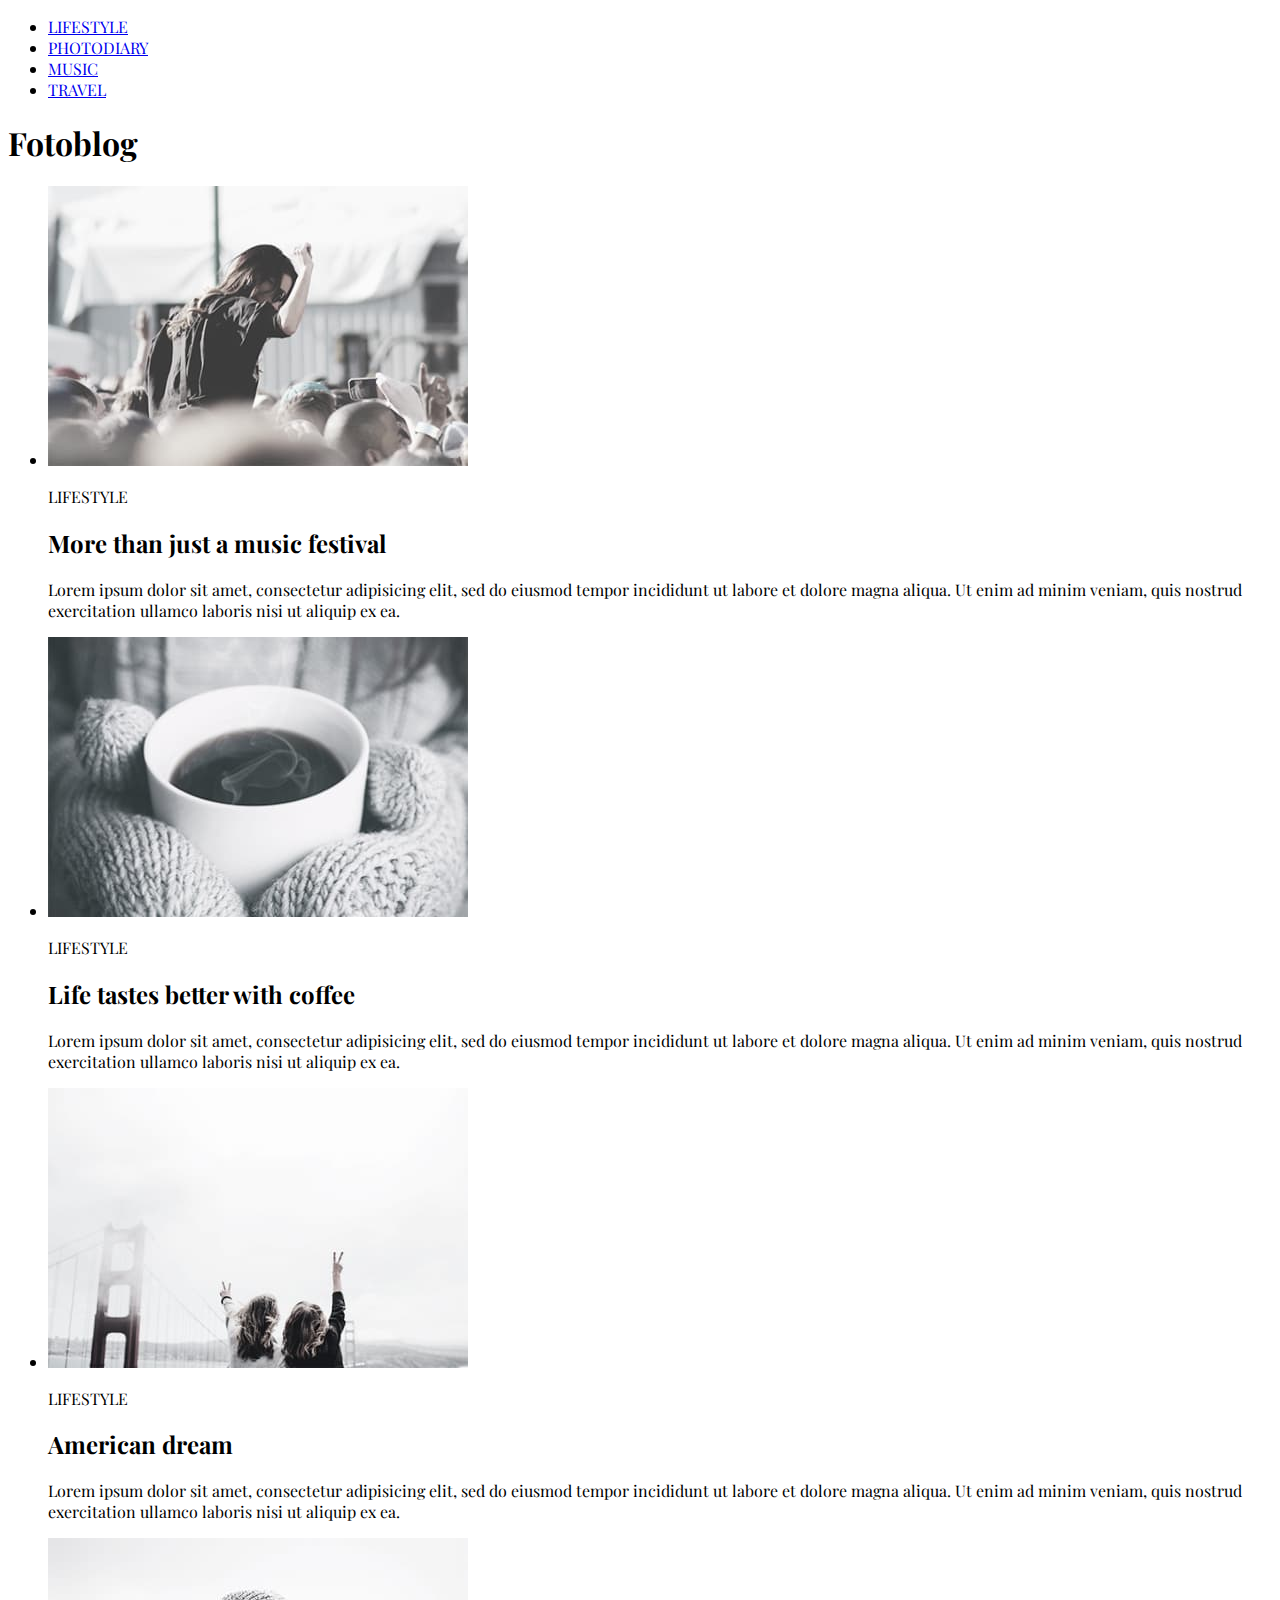
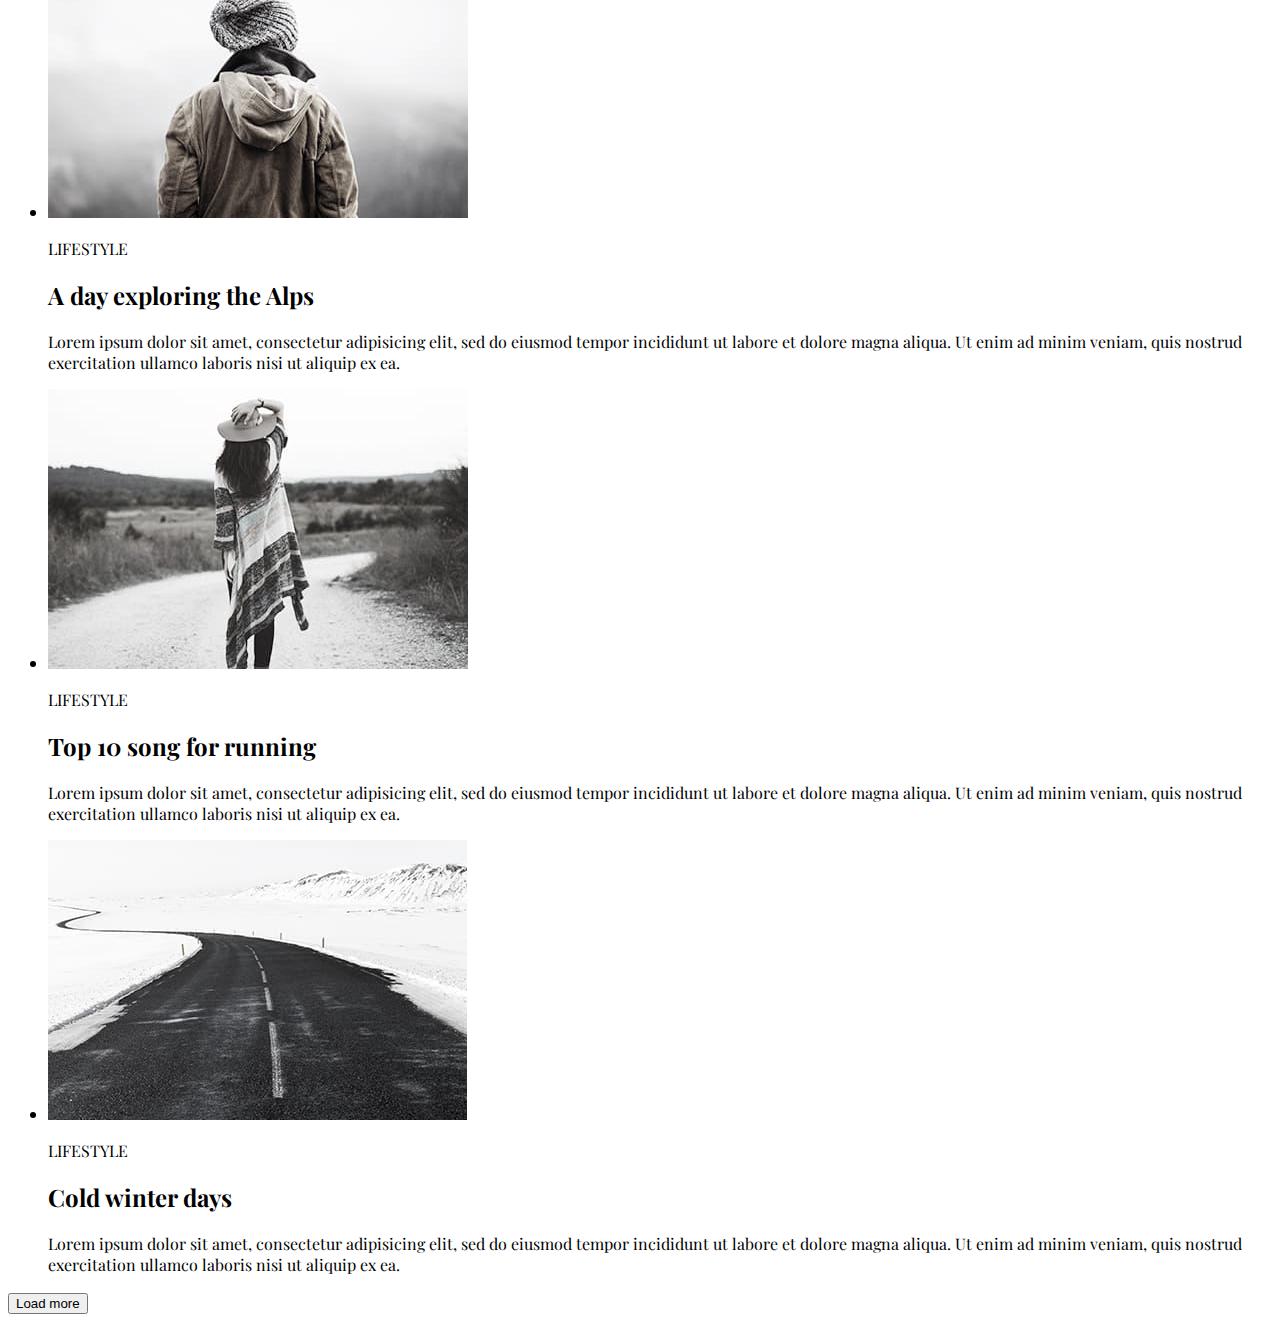
==== index.html @ 492c1615 "Update index.html" ====
<!DOCTYPE html>
<html lang="en">
  <head>
    <meta charset="UTF-8" />
    <meta name="viewport" content="width=device-width, initial-scale=1.0" />
    <title>Fotoblog</title>
    <!-- стилі після title -->
    <link rel="preconnect" href="https://fonts.googleapis.com">
    <link rel="preconnect" href="https://fonts.gstatic.com" crossorigin>
    <link href="https://fonts.googleapis.com/css2?family=Playfair+Display&family=Ubuntu:wght@300&display=swap" rel="stylesheet">
    <link rel="stylesheet" href="./css/style.css" />
  </head>
  <body>
    <!-- header -->
    <header class="header">
      <nav class="header-nav">
        <ul class="header-nav-list">
          <li class="header-nav-item">
            <a href="./index.html" class="header-nav-link current">LIFESTYLE</a>
          </li>
          <li class="header-nav-item">
            <a href="./fhotodiary.html" class="header-nav-link">PHOTODIARY</a>
          </li>
          <li class="header-nav-item">
            <a href="./music.html" class="header-nav-link">MUSIC</a>
          </li>
          <li class="header-nav-item">
            <a href="./index.html" class="header-nav-link">TRAVEL</a>
          </li>
        </ul>
      </nav>
    </header>
    <!-- main -->
    <main class="gallery">
      <h1>Fotoblog</h1>
      <ul class="gallery-list">
        <li class="gallery-item">
          <img src="./images/music_festival.jpg" />
          <p class="gallery-name">LIFESTYLE</p>
          <h2 class="gallery-title">More than just a music festival</h2>
          <p class="gallery-description">
            Lorem ipsum dolor sit amet, consectetur adipisicing elit, sed do
            eiusmod tempor incididunt ut labore et dolore magna aliqua. Ut enim
            ad minim veniam, quis nostrud exercitation ullamco laboris nisi ut
            aliquip ex ea.
          </p>
        </li>
        <li class="gallery-item">
          <img src="./images/coffe.jpg" />
          <p class="gallery-name">LIFESTYLE</p>
          <h2 class="gallery-title">Life tastes better with coffee</h2>
          <p class="gallery-description">
            Lorem ipsum dolor sit amet, consectetur adipisicing elit, sed do
            eiusmod tempor incididunt ut labore et dolore magna aliqua. Ut enim
            ad minim veniam, quis nostrud exercitation ullamco laboris nisi ut
            aliquip ex ea.
          </p>
        </li>
        <li class="gallery-item">
          <img src="./images/dream.jpg" class="gallery-photo"/>
          <p class="gallery-name">LIFESTYLE</p>
          <h2 class="gallery-title">American dream</h2>
          <p class="gallery-description">
            Lorem ipsum dolor sit amet, consectetur adipisicing elit, sed do
            eiusmod tempor incididunt ut labore et dolore magna aliqua. Ut enim
            ad minim veniam, quis nostrud exercitation ullamco laboris nisi ut
            aliquip ex ea.
          </p>
        </li>
        <li class="gallery-item">
          <img src="./images/alps.jpg" class="gallery-photo"/>
          <p  class="gallery-name">LIFESTYLE</p>
          <h2 class="gallery-title">A day exploring the Alps</h2>
          <p class="gallery-description">
            Lorem ipsum dolor sit amet, consectetur adipisicing elit, sed do
            eiusmod tempor incididunt ut labore et dolore magna aliqua. Ut enim
            ad minim veniam, quis nostrud exercitation ullamco laboris nisi ut
            aliquip ex ea.
          </p>
        </li>
        <li class="gallery-item">
          <img src="./images/songs.jpg" class="gallery-photo"/>
          <p  class="gallery-name">LIFESTYLE</p>
          <h2 class="gallery-title">Top 10 song for running</h2>
          <p class="gallery-description">
            Lorem ipsum dolor sit amet, consectetur adipisicing elit, sed do
            eiusmod tempor incididunt ut labore et dolore magna aliqua. Ut enim
            ad minim veniam, quis nostrud exercitation ullamco laboris nisi ut
            aliquip ex ea.
          </p>
        </li>
        <li class="gallery-item">
          <img src="./images/winter.jpg" class="gallery-photo"/>
          <p class="gallery-name">LIFESTYLE</p>
          <h2 class="gallery-title">Cold winter days</h2>
          <p class="gallery-description">
            Lorem ipsum dolor sit amet, consectetur adipisicing elit, sed do
            eiusmod tempor incididunt ut labore et dolore magna aliqua. Ut enim
            ad minim veniam, quis nostrud exercitation ullamco laboris nisi ut
            aliquip ex ea.
          </p>
        </li>
      </ul>
      <button class="gallery-btn">Load more</button>
    </main>
    <!-- footer -->
    <footer></footer>
  </body>
</html>
---- css/style.css ----
:root {
    --main-text-color: #626262;
    --secondary-text-color: #B4AD9E;
    --nav-list-color: #7D7D7D;
    --accent-color: #03A9F4;
    --bg-color: #ffffff;
    --main-text-size: 24px;
}

body {
    font-family: "Playfair Display", serif;
}

.signature {
    font-family: "Ubuntu", sans-serif;
}
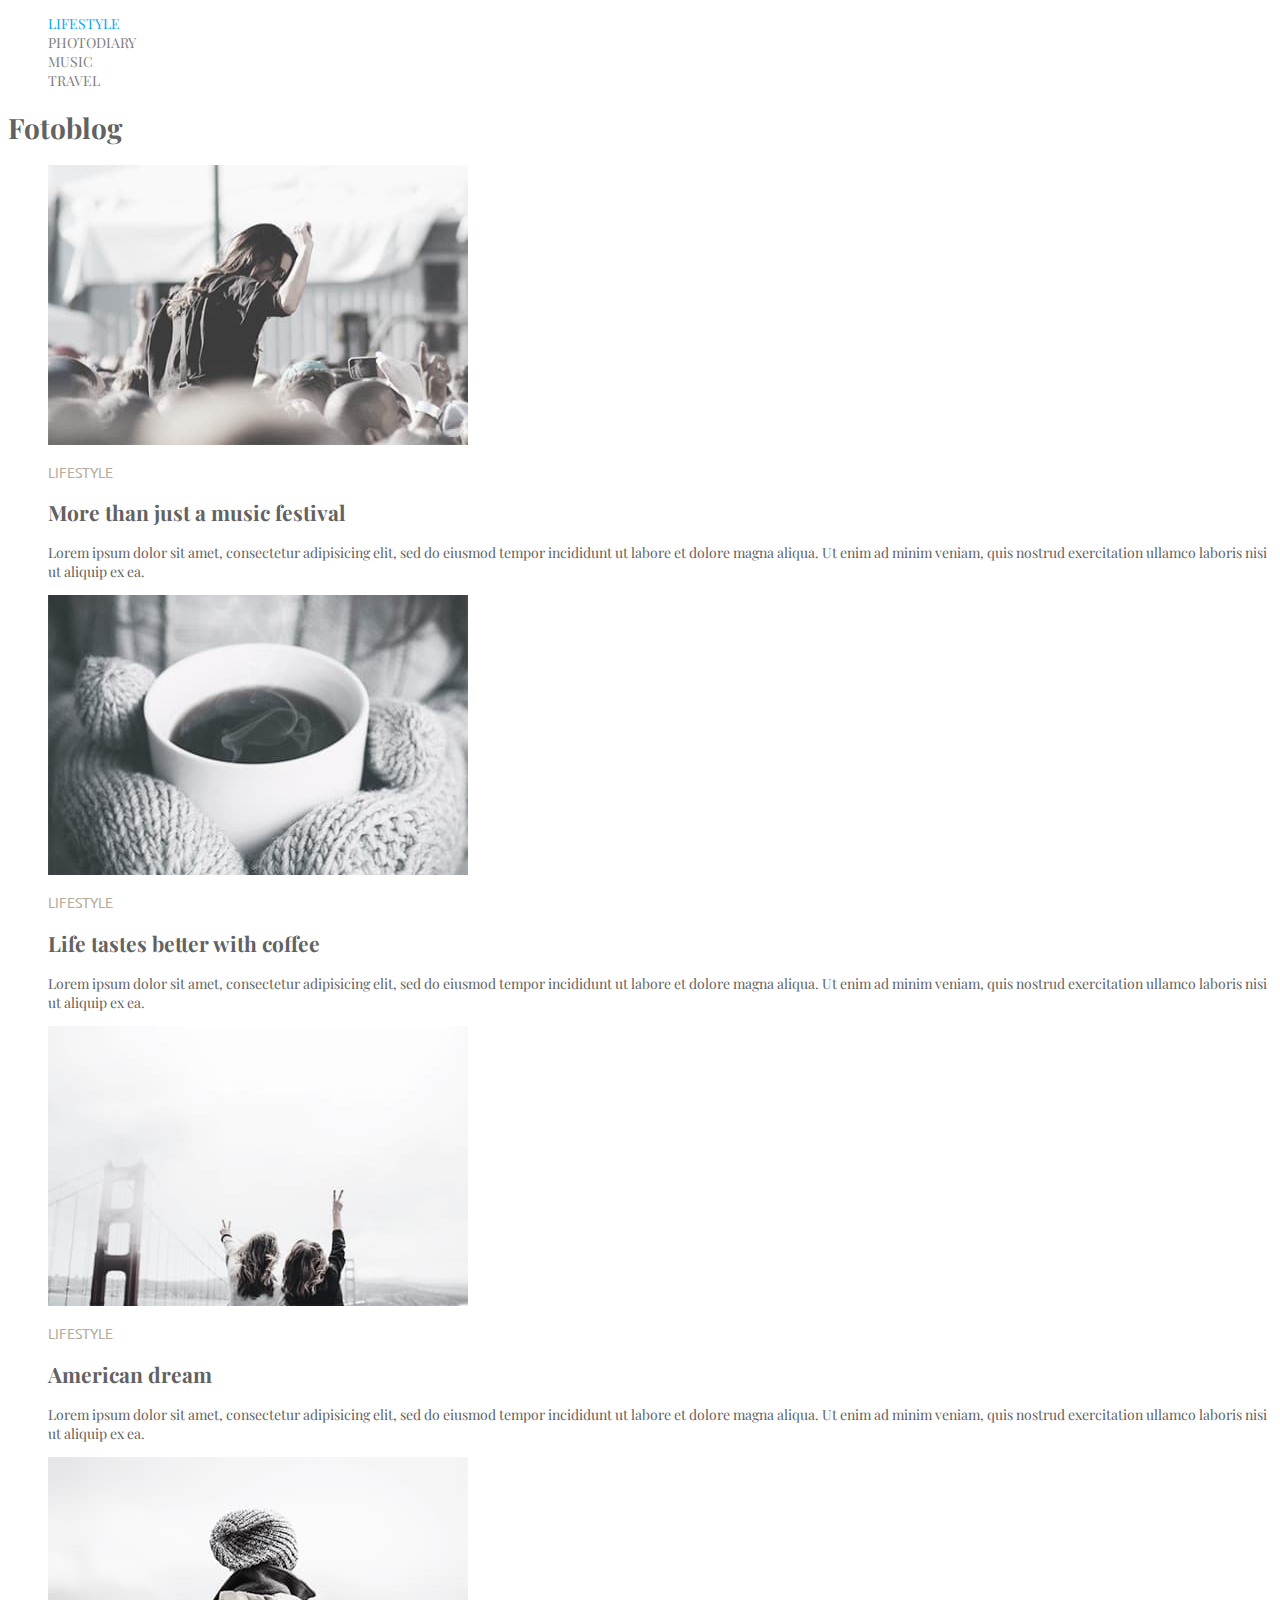
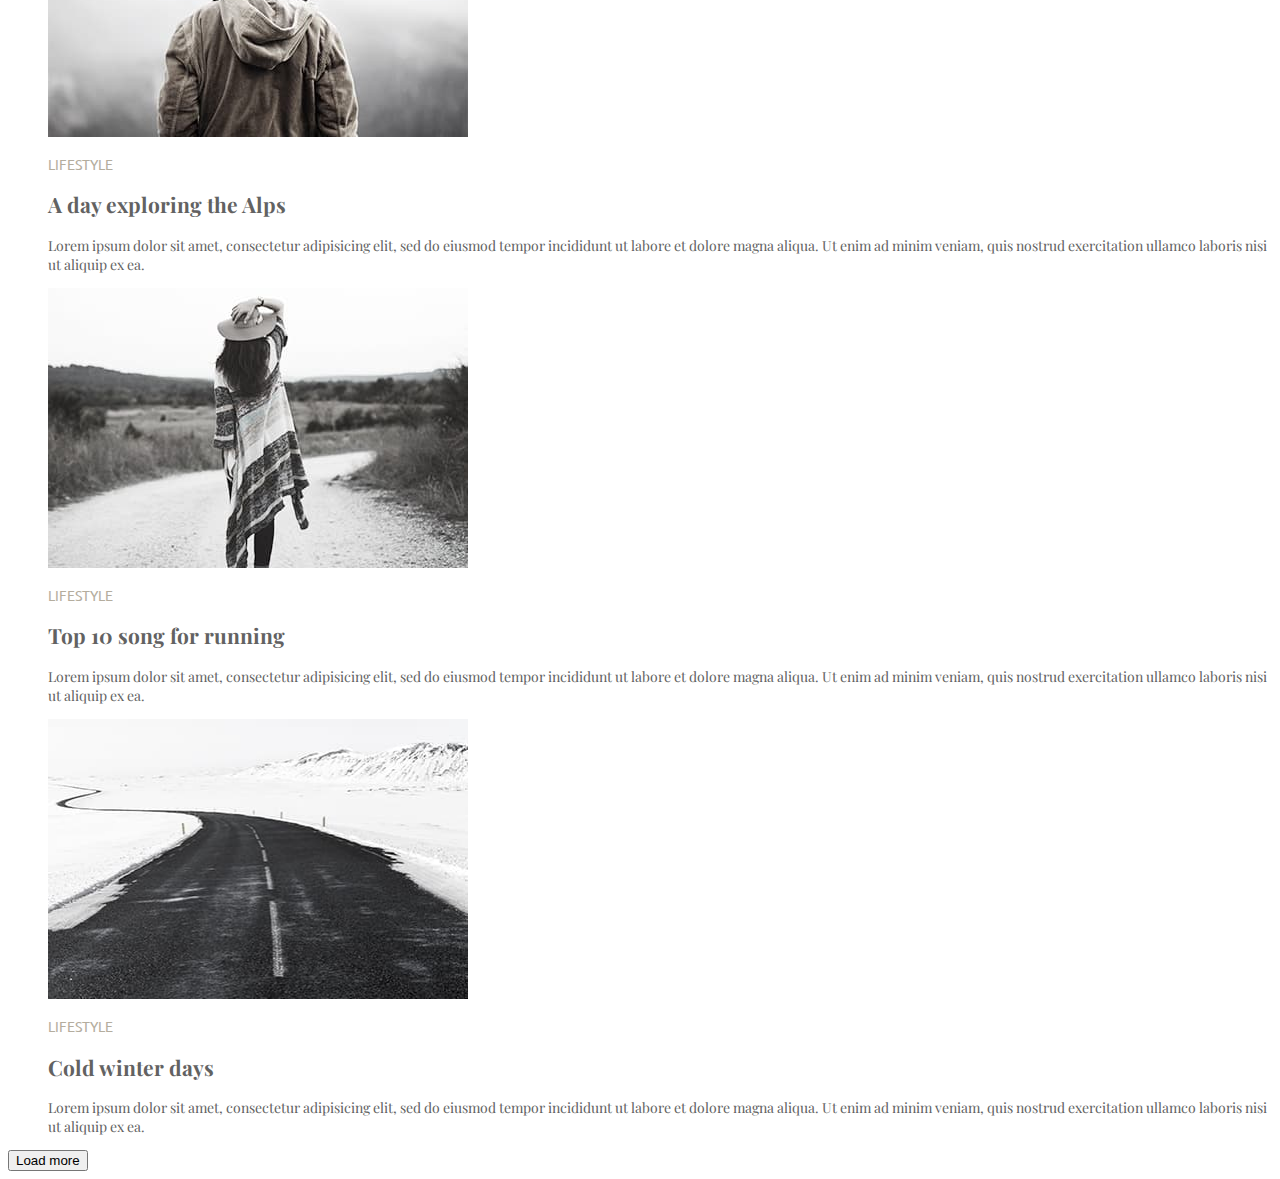
==== commit b13c2c4a: "add styles" ====
--- a/index.html
+++ b/index.html
@@ -35,7 +35,7 @@
       <h1>Fotoblog</h1>
       <ul class="gallery-list">
         <li class="gallery-item">
-          <img src="./images/music_festival.jpg" />
+          <img src="./images/music_festival.jpg" class="gallery-photo" width="420"/>
           <p class="gallery-name">LIFESTYLE</p>
           <h2 class="gallery-title">More than just a music festival</h2>
           <p class="gallery-description">
@@ -46,7 +46,7 @@
           </p>
         </li>
         <li class="gallery-item">
-          <img src="./images/coffe.jpg" />
+          <img src="./images/coffe.jpg" class="gallery-photo" width="420"/>
           <p class="gallery-name">LIFESTYLE</p>
           <h2 class="gallery-title">Life tastes better with coffee</h2>
           <p class="gallery-description">
@@ -57,7 +57,7 @@
           </p>
         </li>
         <li class="gallery-item">
-          <img src="./images/dream.jpg" class="gallery-photo"/>
+          <img src="./images/dream.jpg" class="gallery-photo" width="420"/>
           <p class="gallery-name">LIFESTYLE</p>
           <h2 class="gallery-title">American dream</h2>
           <p class="gallery-description">
@@ -68,7 +68,7 @@
           </p>
         </li>
         <li class="gallery-item">
-          <img src="./images/alps.jpg" class="gallery-photo"/>
+          <img src="./images/alps.jpg" class="gallery-photo" width="420"/>
           <p  class="gallery-name">LIFESTYLE</p>
           <h2 class="gallery-title">A day exploring the Alps</h2>
           <p class="gallery-description">
@@ -79,7 +79,7 @@
           </p>
         </li>
         <li class="gallery-item">
-          <img src="./images/songs.jpg" class="gallery-photo"/>
+          <img src="./images/songs.jpg" class="gallery-photo" width="420"/>
           <p  class="gallery-name">LIFESTYLE</p>
           <h2 class="gallery-title">Top 10 song for running</h2>
           <p class="gallery-description">
@@ -90,7 +90,7 @@
           </p>
         </li>
         <li class="gallery-item">
-          <img src="./images/winter.jpg" class="gallery-photo"/>
+          <img src="./images/winter.jpg" class="gallery-photo" width="420"/>
           <p class="gallery-name">LIFESTYLE</p>
           <h2 class="gallery-title">Cold winter days</h2>
           <p class="gallery-description">
--- a/css/style.css
+++ b/css/style.css
@@ -4,13 +4,35 @@
     --nav-list-color: #7D7D7D;
     --accent-color: #03A9F4;
     --bg-color: #ffffff;
-    --main-text-size: 24px;
+    --main-text-size: 14px;
+    --title-text-size: 30px;
 }
 
 body {
+    background-color: var(--bg-color);
     font-family: "Playfair Display", serif;
+    font-size: var(--main-text-size);
+    color: var(--main-text-color);
 }
 
-.signature {
+ul {
+    list-style-type: none;
+}
+
+a {
+    text-decoration: none;
+    /* color: currentColor; */
+}
+
+.header-nav-link {
+    color: var(--nav-list-color);
+}
+
+.header-nav-link.current {
+    color: var(--accent-color);
+}
+
+.gallery-name {
     font-family: "Ubuntu", sans-serif;
+    color: var(--secondary-text-color);
 }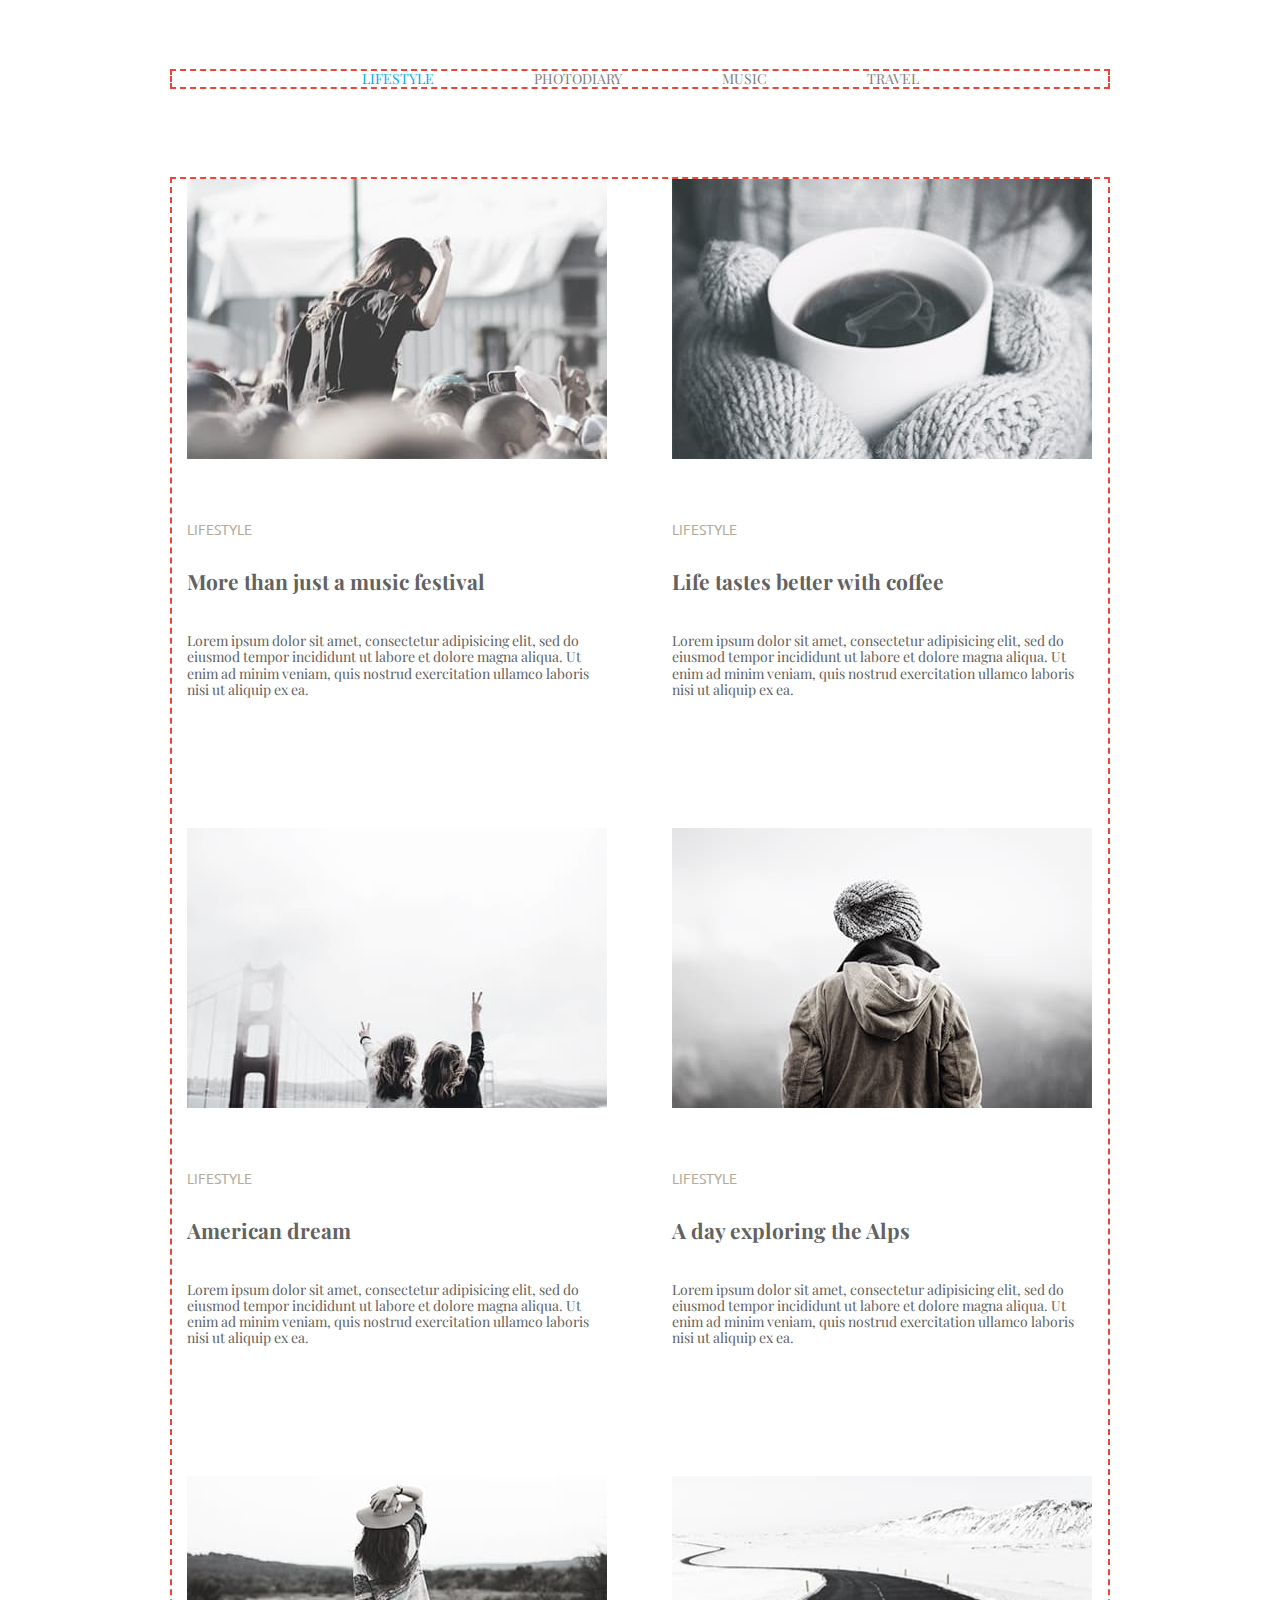
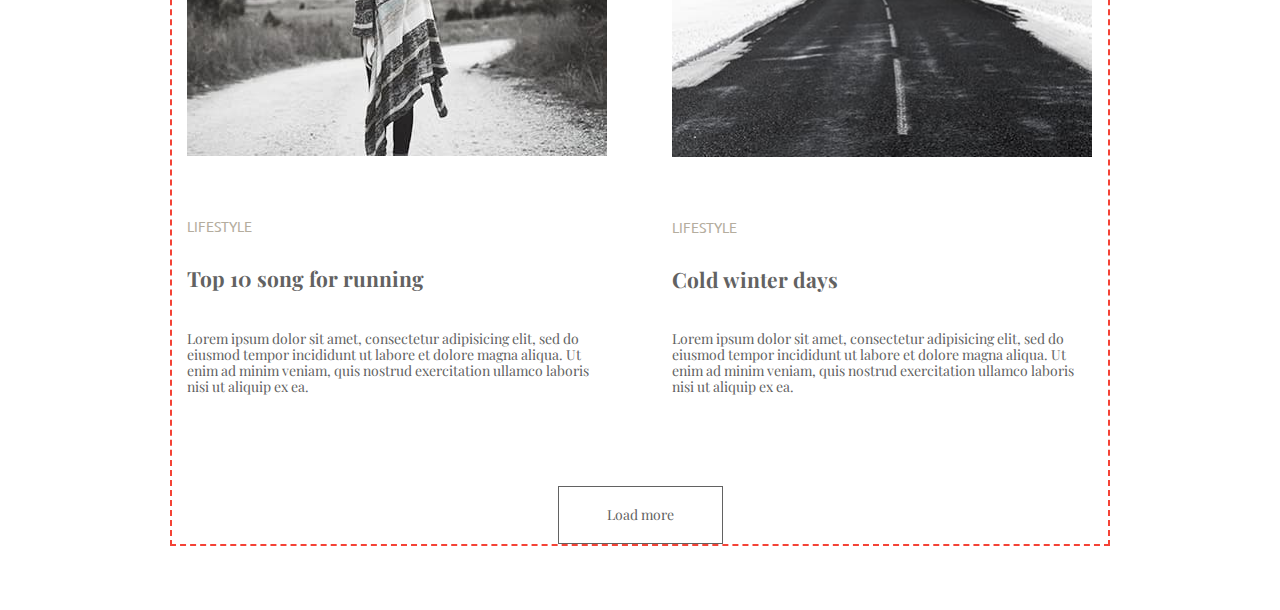
==== commit be9b5cb8: "add geometry" ====
--- a/index.html
+++ b/index.html
@@ -8,31 +8,36 @@
     <link rel="preconnect" href="https://fonts.googleapis.com">
     <link rel="preconnect" href="https://fonts.gstatic.com" crossorigin>
     <link href="https://fonts.googleapis.com/css2?family=Playfair+Display&family=Ubuntu:wght@300&display=swap" rel="stylesheet">
+    <link rel="stylesheet"
+    href="https://cdnjs.cloudflare.com/ajax/libs/modern-normalize/1.1.0/modern-normalize.min.css" />
     <link rel="stylesheet" href="./css/style.css" />
   </head>
   <body>
     <!-- header -->
     <header class="header">
-      <nav class="header-nav">
-        <ul class="header-nav-list">
-          <li class="header-nav-item">
-            <a href="./index.html" class="header-nav-link current">LIFESTYLE</a>
-          </li>
-          <li class="header-nav-item">
-            <a href="./fhotodiary.html" class="header-nav-link">PHOTODIARY</a>
-          </li>
-          <li class="header-nav-item">
-            <a href="./music.html" class="header-nav-link">MUSIC</a>
-          </li>
-          <li class="header-nav-item">
-            <a href="./index.html" class="header-nav-link">TRAVEL</a>
-          </li>
-        </ul>
-      </nav>
+      <div class="container">
+        <nav class="header-nav">
+          <ul class="header-nav-list">
+            <li class="header-nav-item">
+              <a href="./index.html" class="header-nav-link current">LIFESTYLE</a>
+            </li>
+            <li class="header-nav-item">
+              <a href="./fhotodiary.html" class="header-nav-link">PHOTODIARY</a>
+            </li>
+            <li class="header-nav-item">
+              <a href="./music.html" class="header-nav-link">MUSIC</a>
+            </li>
+            <li class="header-nav-item">
+              <a href="./index.html" class="header-nav-link">TRAVEL</a>
+            </li>
+          </ul>
+        </nav>
+      </div>
     </header>
     <!-- main -->
     <main class="gallery">
-      <h1>Fotoblog</h1>
+      <div class="container">
+        <h1 class="visually-hidden">Fotoblog</h1>
       <ul class="gallery-list">
         <li class="gallery-item">
           <img src="./images/music_festival.jpg" class="gallery-photo" width="420"/>
@@ -102,6 +107,7 @@
         </li>
       </ul>
       <button class="gallery-btn">Load more</button>
+      </div>
     </main>
     <!-- footer -->
     <footer></footer>
--- a/css/style.css
+++ b/css/style.css
@@ -15,13 +15,72 @@
     color: var(--main-text-color);
 }
 
+h1, h2, h3, h4, p {
+    margin: 0;
+}
+
 ul {
+    margin: 0;
+    padding: 0;
     list-style-type: none;
 }
 
+address {
+    font-style: normal;
+}
+
+
 a {
     text-decoration: none;
-    /* color: currentColor; */
+    color: currentColor;
+}
+
+/* .link {
+    color: inherit;
+    text-decoration: none;
+} */
+
+img {
+    display: block;
+    max-width: 100%;
+    height: auto;
+}
+
+.visually-hidden {
+    position: absolute;
+    white-space: nowrap;
+    width: 1px;
+    height: 1px;
+    overflow: hidden;
+    border: 0;
+    padding: 0;
+    clip: rect(0 0 0 0);
+    clip-path: inset(50%);
+    margin: -1px;
+  }
+
+.container {
+    /* max-width: 936px; */
+    width: 936px;
+    margin: 0 auto;
+    /* margin-left: auto;
+    margin-right: auto; */
+    padding: 0 15px;
+    
+    outline: 2px dashed #f44336;
+}
+
+.header {
+    padding-top: 71px;
+    padding-bottom: 92px;
+}
+
+.header-nav-list {
+    /* width: 555px; */
+    /* margin: 0 auto; */
+    display: flex;
+    gap: 100px;
+    justify-content: center;
 }
 
 .header-nav-link {
@@ -32,7 +91,64 @@
     color: var(--accent-color);
 }
 
+.gallery {
+    padding-bottom: 66px;
+}
+/* 1 v - gap */
+.gallery-list {
+    display: flex;
+    flex-wrap: wrap;
+    /* 1 v - gap */
+    column-gap: 65px;
+    row-gap: 130px;
+    margin-bottom: 90px;
+
+    /* відємні марджини */
+    /* margin-bottom: -130px;
+    margin-right: -65px; */
+}
+
+.gallery-item {
+    width: calc((100% - 65px) / 2);
+    /* відємні марджини */
+    width: 420px;
+    /* margin-bottom: 130px;
+    margin-right: 65px; */
+}
+/* 2v - nth-child */
+/* .gallery-item:nth-last-child(n + 3) {
+    margin-bottom: 130px;
+}
+
+.gallery-item:nth-child(2n + 1) {
+    margin-right: 65px;
+} */
+
+.gallery-photo {
+    margin-bottom: 62px;
+}
+
 .gallery-name {
+    margin-bottom: 32px;
     font-family: "Ubuntu", sans-serif;
     color: var(--secondary-text-color);
+}
+
+.gallery-title {
+    margin-bottom: 40px;
+}
+
+.gallery-btn {
+    display: block;
+    margin: auto;
+    padding: 20px 48px;
+    border: 1px solid var(--main-text-color);
+    outline: none;
+    /* background-color: transparent; */
+    cursor: pointer;
+    font-weight: 400;
+    font-size: 14px;
+    text-align: center;
+    color: var(--main-text-color);
+    background-color: var(--bg-color);
 }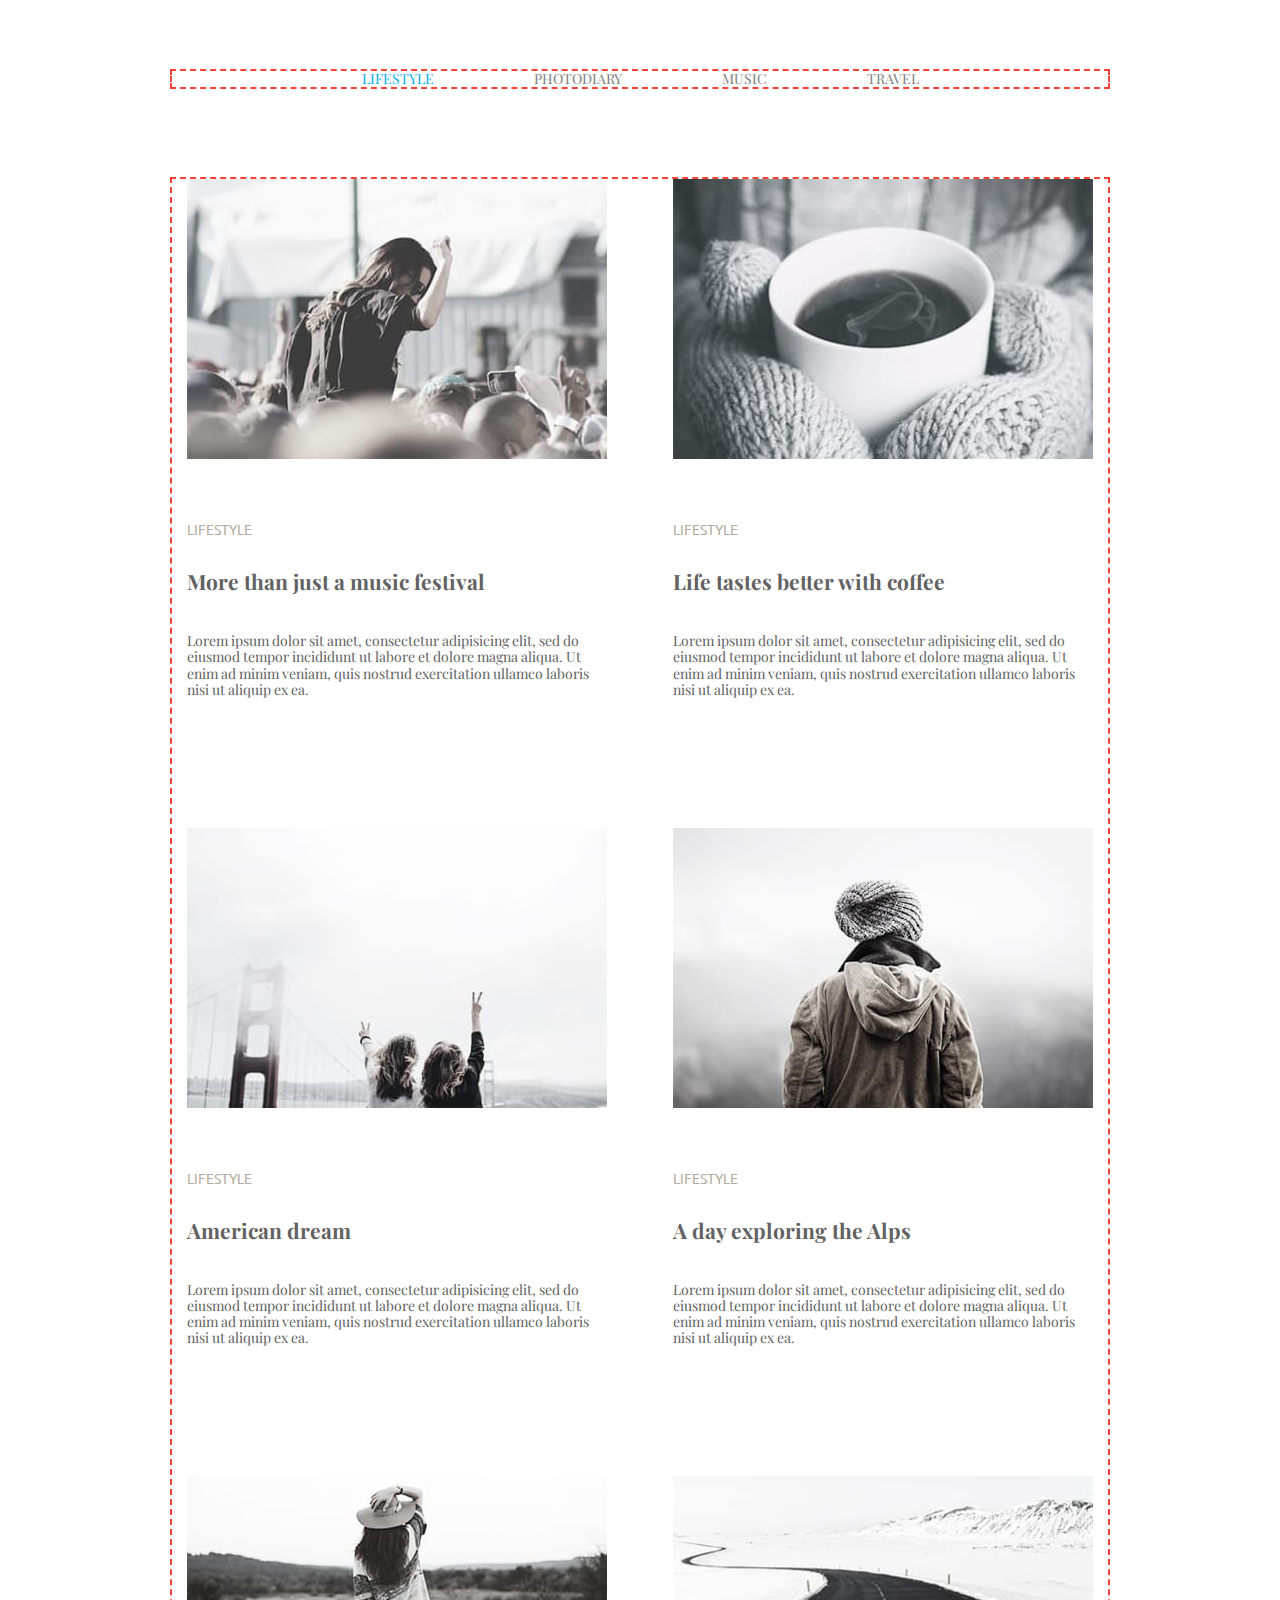
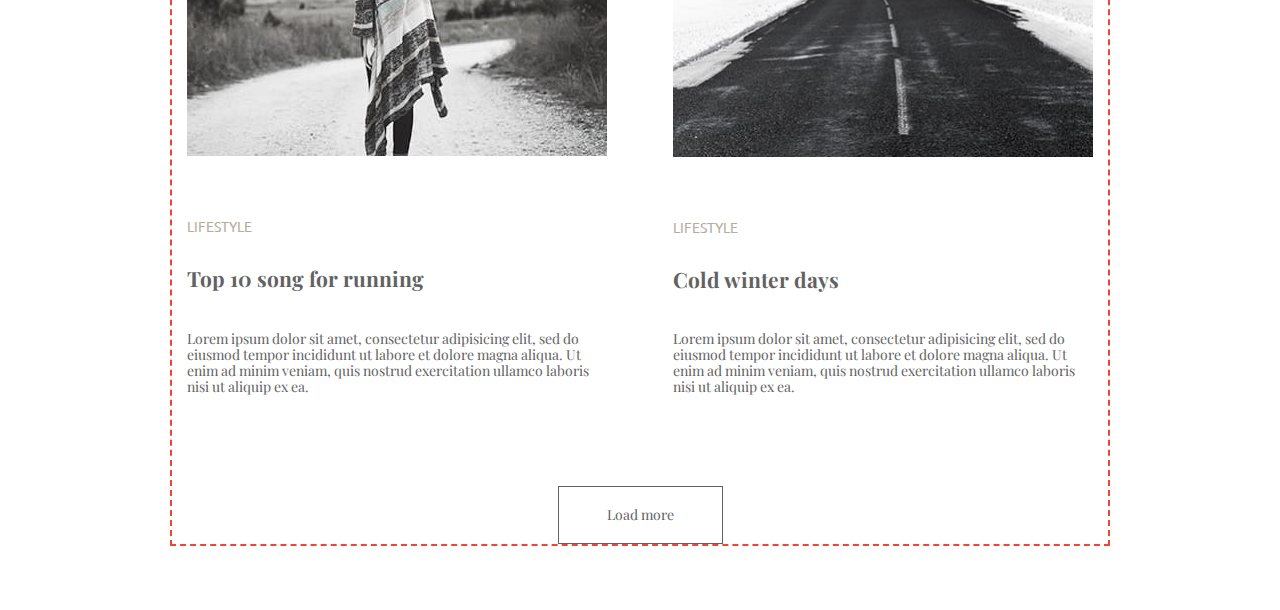
==== commit 20657a1d: "add scss structure" ====
--- a/index.html
+++ b/index.html
@@ -10,7 +10,9 @@
     <link href="https://fonts.googleapis.com/css2?family=Playfair+Display&family=Ubuntu:wght@300&display=swap" rel="stylesheet">
     <link rel="stylesheet"
     href="https://cdnjs.cloudflare.com/ajax/libs/modern-normalize/1.1.0/modern-normalize.min.css" />
-    <link rel="stylesheet" href="./css/style.css" />
+    <!-- <link rel="stylesheet" href="./css/style.css" /> -->
+
+    <link rel="stylesheet" href="./css/main.min.css" />
   </head>
   <body>
     <!-- header -->
--- a/css/style.css
+++ b/css/style.css
@@ -76,8 +76,8 @@
 }
 
 .header-nav-list {
-    /* width: 555px; */
-    /* margin: 0 auto; */
+    width: 555px;
+    margin: 0 auto;
     display: flex;
     gap: 100px;
     justify-content: center;
@@ -94,34 +94,55 @@
 .gallery {
     padding-bottom: 66px;
 }
-/* 1 v - gap */
+
 .gallery-list {
     display: flex;
     flex-wrap: wrap;
+    margin-bottom: 90px;
+
     /* 1 v - gap */
     column-gap: 65px;
     row-gap: 130px;
-    margin-bottom: 90px;
+    
+    /*  4 v - space-beetween -проміжок, якщо не рівна кількість    */
 
-    /* відємні марджини */
-    /* margin-bottom: -130px;
-    margin-right: -65px; */
+    /*3 відємні марджини */
+    /* margin: -65px -32px; */
 }
 
 .gallery-item {
     width: calc((100% - 65px) / 2);
-    /* відємні марджини */
-    width: 420px;
-    /* margin-bottom: 130px;
-    margin-right: 65px; */
+    /* width: 420px; */
+
+    /* 3 відємні марджини */
+   /* margin: 65px 32px; */
 }
-/* 2v - nth-child */
-/* .gallery-item:nth-last-child(n + 3) {
+
+/* 2v - nth-child with 0*/
+/* .gallery-item {
     margin-bottom: 130px;
 }
+.gallery-item:nth-child(2n) {
+    margin-left: 65px;
+}
+.gallery-item:nth-last-child(-n + 2) {
+    margin-bottom: 0px;
+} */
 
-.gallery-item:nth-child(2n + 1) {
+/* 2v - nth-child */
+/* 1 */
+/* .gallery-item:nth-child(2n) {
+    margin-left: 65px;
+} 
+.gallery-item:nth-last-child(n + 3) {
+    margin-bottom: 130px;
+} */
+/* 2 */
+/* .gallery-item:nth-child(2n + 1) {
     margin-right: 65px;
+}
+.gallery-item:not(:nth-last-child(-n + 2)) {
+    margin-bottom: 130px;
 } */
 
 .gallery-photo {
@@ -144,11 +165,11 @@
     padding: 20px 48px;
     border: 1px solid var(--main-text-color);
     outline: none;
-    /* background-color: transparent; */
+    background-color: transparent;
     cursor: pointer;
     font-weight: 400;
     font-size: 14px;
     text-align: center;
     color: var(--main-text-color);
     background-color: var(--bg-color);
-}+}
--- a/css/main.min.css
+++ b/css/main.min.css
@@ -0,0 +1 @@
+:root{--main-text-color: #626262;--secondary-text-color: #B4AD9E;--nav-list-color: #7D7D7D;--accent-color: #03A9F4;--bg-color: #ffffff;--main-text-size: 14px;--title-text-size: 30px}body{background-color:var(--bg-color);font-family:"Playfair Display",serif;font-size:var(--main-text-size);color:var(--main-text-color)}.visually-hidden{position:absolute;white-space:nowrap;width:1px;height:1px;overflow:hidden;border:0;padding:0;clip:rect(0 0 0 0);-webkit-clip-path:inset(50%);clip-path:inset(50%);margin:-1px}.container{width:936px;margin:0 auto;padding:0 15px;outline:2px dashed #f44336}h1,h2,h3,h4,p{margin:0}ul{margin:0;padding:0;list-style-type:none}address{font-style:normal}a{text-decoration:none;color:currentColor}img{display:block;max-width:100%;height:auto}.header{padding-top:71px;padding-bottom:92px}.header-nav-list{width:555px;margin:0 auto;display:flex;gap:100px;justify-content:center}.header-nav-link{color:var(--nav-list-color)}.header-nav-link.current{color:var(--accent-color)}.gallery{padding-bottom:66px}.gallery-list{display:flex;flex-wrap:wrap;margin-bottom:90px;-moz-column-gap:65px;column-gap:65px;row-gap:130px}.gallery-item{width:calc((100% - 65px)/2)}.gallery-photo{margin-bottom:62px}.gallery-name{margin-bottom:32px;font-family:"Ubuntu",sans-serif;color:var(--secondary-text-color)}.gallery-title{margin-bottom:40px}.gallery-btn{display:block;margin:auto;padding:20px 48px;border:1px solid var(--main-text-color);outline:none;background-color:rgba(0,0,0,0);cursor:pointer;font-weight:400;font-size:14px;text-align:center;color:var(--main-text-color);background-color:var(--bg-color)}/*# sourceMappingURL=main.min.css.map */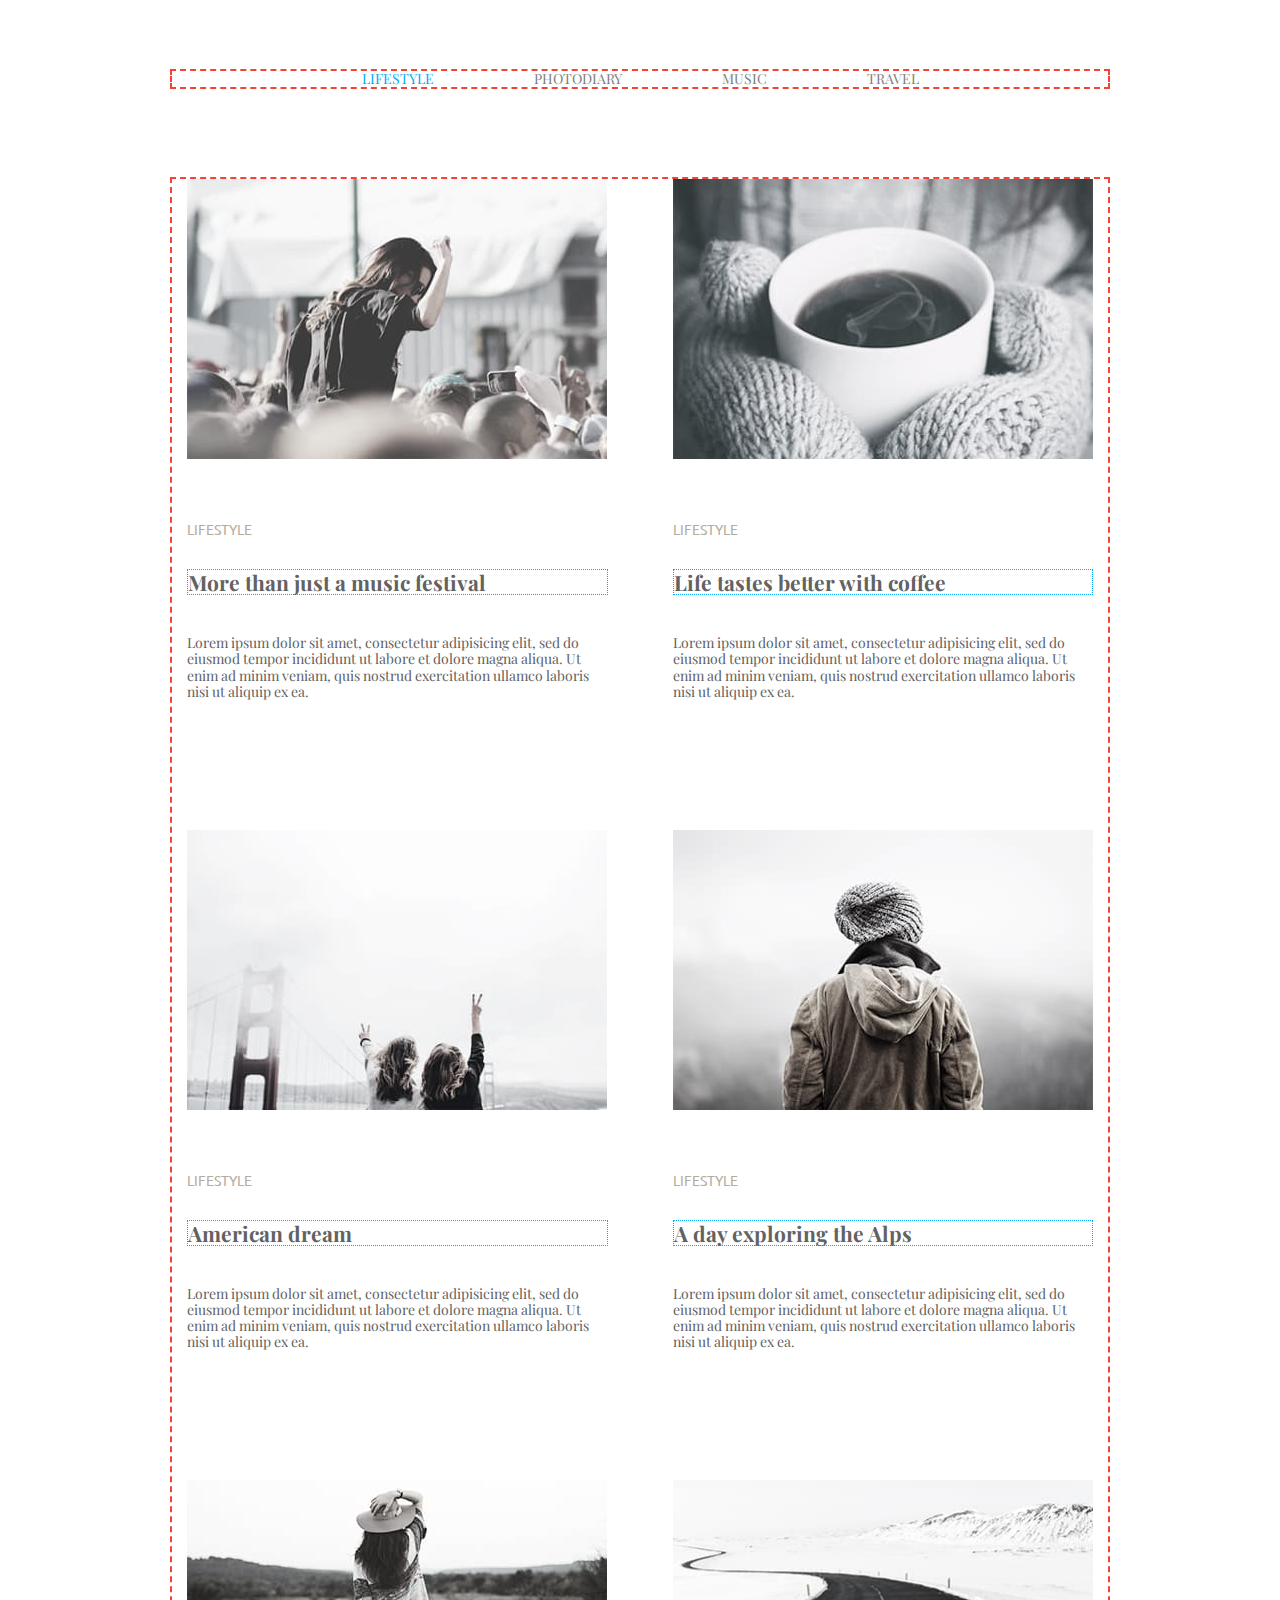
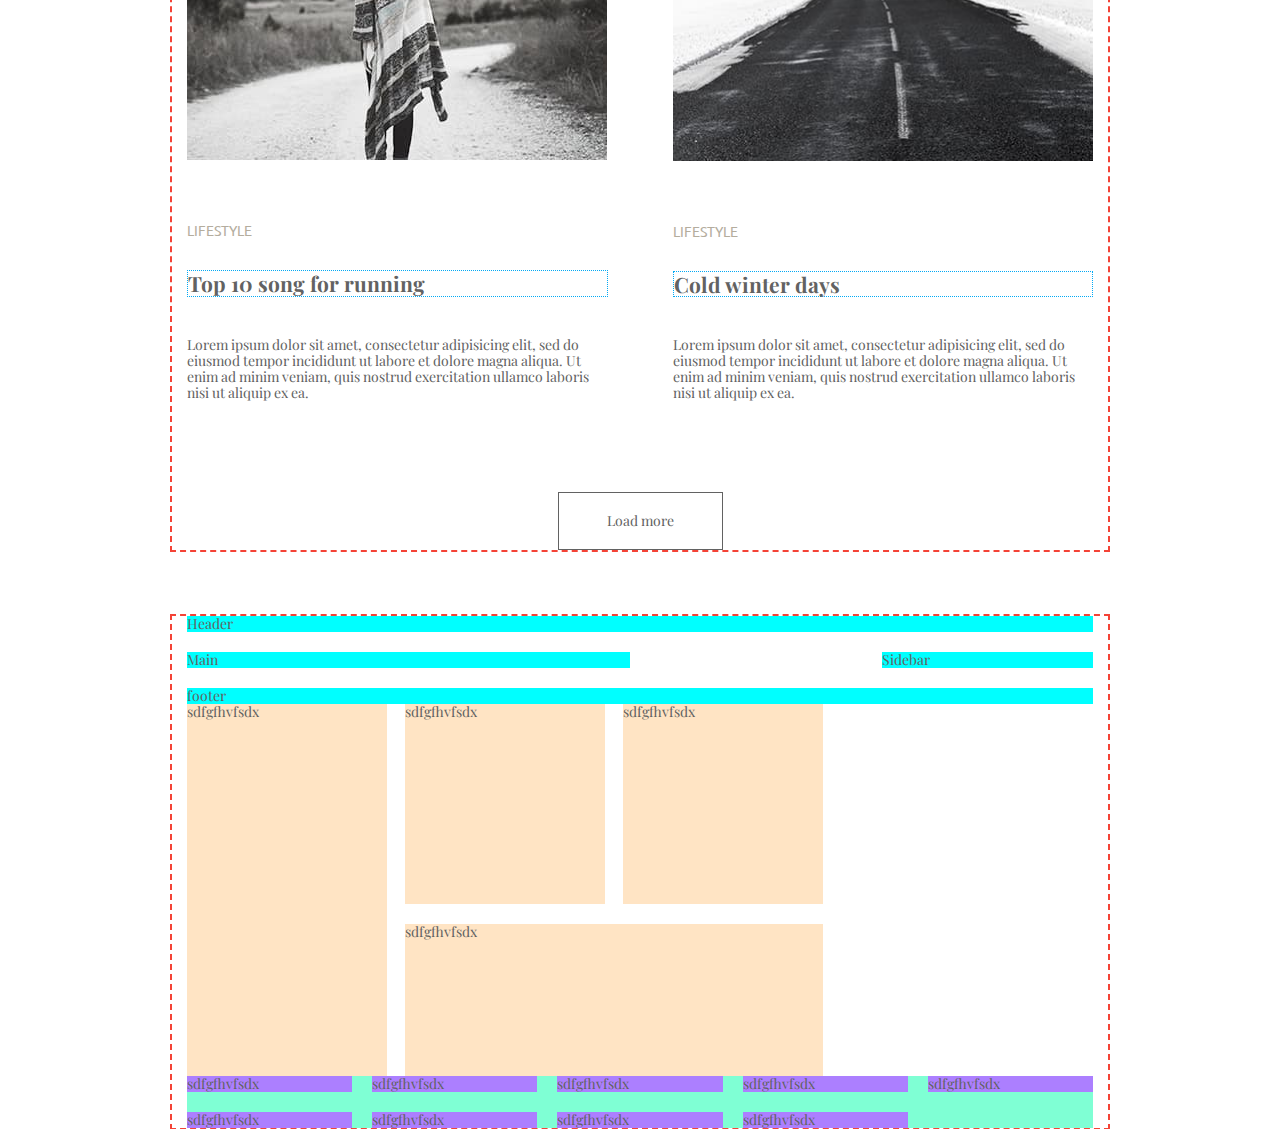
==== commit 1f5df4cc: "add grids" ====
--- a/index.html
+++ b/index.html
@@ -111,7 +111,60 @@
       <button class="gallery-btn">Load more</button>
       </div>
     </main>
+
     <!-- footer -->
-    <footer></footer>
+    <footer>
+      <!-- <ul class="features">
+         <li class="icon icon-facebook"></li>
+         <li class="icon icon-github"></li>
+         <li class="icon icon-linkedin"></li>
+         <li class="icon icon-twitter"></li>
+      </ul> -->
+
+      <!-- <div class="responsive-container adaptive-container">
+        <ul class="responsive-list adaptive-list">
+          <li class="responsive-item adaptive-item"></li>
+          <li class="responsive-item adaptive-item"></li>
+          <li class="responsive-item adaptive-item"></li>
+          <li class="responsive-item adaptive-item"></li>
+        </ul>
+      </div> -->
+      <div class="container">
+        <div class="grid-test">
+          <div class="grid-Header">Header</div>
+          <div class="grid-Main">Main</div>
+          <div class="grid-Sidebar">Sidebar</div>
+          <div class="grid-footer">footer</div>
+        </div>
+        <div class="grid-container">
+          <div class="grid-element">sdfgfhvfsdx</div>
+          <div class="grid-element">sdfgfhvfsdx</div>
+          <div class="grid-element">sdfgfhvfsdx</div>
+          <div class="grid-element">sdfgfhvfsdx</div>
+          <!-- <div class="grid-element">sdfgfhvfsdx</div> -->
+          <!-- <div class="grid-element">sdfgfhvfsdx</div>
+          <div class="grid-element">sdfgfhvfsdx</div>
+          <div class="grid-element">sdfgfhvfsdx</div>
+          <div class="grid-element">sdfgfhvfsdx</div>
+          <div class="grid-element">sdfgfhvfsdx</div>
+          <div class="grid-element">sdfgfhvfsdx</div>
+          <div class="grid-element">sdfgfhvfsdx</div>
+          <div class="grid-element">sdfgfhvfsdx</div> -->
+        </div>
+        <!-- респонсивну розмітку в CSS Grid -->
+        <div class="grid-cont">
+          <div class="grid-el">sdfgfhvfsdx</div>
+          <div class="grid-el">sdfgfhvfsdx</div>
+          <div class="grid-el">sdfgfhvfsdx</div>
+          <div class="grid-el">sdfgfhvfsdx</div>
+          <div class="grid-el">sdfgfhvfsdx</div>
+          <div class="grid-el">sdfgfhvfsdx</div>
+          <div class="grid-el">sdfgfhvfsdx</div>
+          <div class="grid-el">sdfgfhvfsdx</div>
+          <div class="grid-el">sdfgfhvfsdx</div>
+          
+        </div>
+      </div>
+    </footer>
   </body>
 </html>
--- a/css/main.min.css
+++ b/css/main.min.css
@@ -1 +1 @@
-:root{--main-text-color: #626262;--secondary-text-color: #B4AD9E;--nav-list-color: #7D7D7D;--accent-color: #03A9F4;--bg-color: #ffffff;--main-text-size: 14px;--title-text-size: 30px}body{background-color:var(--bg-color);font-family:"Playfair Display",serif;font-size:var(--main-text-size);color:var(--main-text-color)}.visually-hidden{position:absolute;white-space:nowrap;width:1px;height:1px;overflow:hidden;border:0;padding:0;clip:rect(0 0 0 0);-webkit-clip-path:inset(50%);clip-path:inset(50%);margin:-1px}.container{width:936px;margin:0 auto;padding:0 15px;outline:2px dashed #f44336}h1,h2,h3,h4,p{margin:0}ul{margin:0;padding:0;list-style-type:none}address{font-style:normal}a{text-decoration:none;color:currentColor}img{display:block;max-width:100%;height:auto}.header{padding-top:71px;padding-bottom:92px}.header-nav-list{width:555px;margin:0 auto;display:flex;gap:100px;justify-content:center}.header-nav-link{color:var(--nav-list-color)}.header-nav-link.current{color:var(--accent-color)}.gallery{padding-bottom:66px}.gallery-list{display:flex;flex-wrap:wrap;margin-bottom:90px;-moz-column-gap:65px;column-gap:65px;row-gap:130px}.gallery-item{width:calc((100% - 65px)/2)}.gallery-photo{margin-bottom:62px}.gallery-name{margin-bottom:32px;font-family:"Ubuntu",sans-serif;color:var(--secondary-text-color)}.gallery-title{margin-bottom:40px}.gallery-btn{display:block;margin:auto;padding:20px 48px;border:1px solid var(--main-text-color);outline:none;background-color:rgba(0,0,0,0);cursor:pointer;font-weight:400;font-size:14px;text-align:center;color:var(--main-text-color);background-color:var(--bg-color)}/*# sourceMappingURL=main.min.css.map */+.gallery-title{border:1px dotted #03a9f4}.customers{padding-top:60px;padding-bottom:60px}@media screen and (min-width: 1200px){.customers{padding-top:94px;padding-bottom:94px}}body{background-color:#fff;font-family:"Playfair Display",serif;font-size:14px;color:#626262}.visually-hidden{position:absolute;white-space:nowrap;width:1px;height:1px;overflow:hidden;border:0;padding:0;clip:rect(0 0 0 0);-webkit-clip-path:inset(50%);clip-path:inset(50%);margin:-1px}.container{width:296px;margin:0 auto;padding:0 15px;outline:2px dashed #f44336}@media screen and (min-width: 768px){.container{width:736px}}@media screen and (min-width: 1200px){.container{width:936px}}h1,h2,h3,h4,p{margin:0}ul{margin:0;padding:0;list-style-type:none}address{font-style:normal}a{text-decoration:none;color:currentColor}img{display:block;max-width:100%;height:auto}.header{padding-top:71px;padding-bottom:92px}@media screen and (max-width: 1199px){.header{padding-top:40px;padding-bottom:40px}}.header-nav-list{display:-webkit-box;display:-ms-flexbox;display:flex;gap:100px;-webkit-box-pack:center;-ms-flex-pack:center;justify-content:center}@media screen and (min-width: 768px){.header-nav-list{gap:50px}}@media screen and (min-width: 1200px){.header-nav-list{gap:100px}}@media screen and (max-width: 767px){.header-nav-list{-ms-flex-wrap:wrap;flex-wrap:wrap;row-gap:12px;-webkit-column-gap:40px;-moz-column-gap:40px;column-gap:40px}}.header-nav-link{color:#7d7d7d}.header-nav-link.current{color:#03a9f4}.gallery{padding-bottom:66px}.gallery-item{width:calc((100% - 65px)/2)}@media screen and (max-width: 767px){.gallery-item{width:100%;margin-bottom:28px}}.gallery-photo{margin-bottom:62px}.gallery-list{margin-bottom:90px}@media screen and (min-width: 768px){.gallery-list{display:-webkit-box;display:-ms-flexbox;display:flex;-ms-flex-wrap:wrap;flex-wrap:wrap;-webkit-column-gap:65px;-moz-column-gap:65px;column-gap:65px;row-gap:130px}}.gallery-name{margin-bottom:32px;font-family:"Ubuntu",sans-serif;color:#b4ad9e}.gallery-title{margin-bottom:40px}.gallery-btn{border:1px solid #626262;outline:none;background-color:rgba(0,0,0,0);cursor:pointer;font-weight:400;font-size:14px;display:block;margin:auto;padding:20px 48px;text-align:center;color:#626262;background-color:#fff}.icon{width:100px;height:100px}.icon-facebook{background-image:url("../images/facebook.svg")}.icon-github{background-image:url("../images/github.svg")}.icon-linkedin{background-image:url("../images/linkedin.svg")}.icon-twitter{background-image:url("../images/twitter.svg")}.grid-container{display:grid;grid-template-columns:200px 200px 200px;grid-template-rows:200px 152px;gap:20px;-webkit-column-gap:18px;-moz-column-gap:18px;column-gap:18px;row-gap:20px;gap:20px 18px;grid-auto-rows:100px;grid-auto-rows:100px 50px;grid-auto-flow:row}.grid-element{background-color:bisque}.grid-cont{display:grid;gap:20px;grid-template-columns:repeat(auto-fill, minmax(150px, 1fr));grid-template-columns:repeat(auto-fit, minmax(150px, 1fr));background-color:#7fffd4}.grid-el{background-color:#ac7fff}.grid-element:first-child{grid-column:1/2;grid-row:1/3}.grid-element:nth-child(2){grid-column:2/3;grid-row:1/2}.grid-element:nth-child(3){grid-column:3/4;grid-row:1/2}.grid-element:nth-child(4){grid-column:2/4;grid-row:2/3}.grid-test{display:grid;grid-template-columns:repeat(4, 1fr);gap:20px}.grid-test>div{background-color:aqua}.grid-Header{grid-column:1/5;grid-row:1/2}.grid-Main{grid-column:1/3;grid-row:2/3}.grid-Sidebar{grid-column:4/5;grid-row:2/3}.grid-footer{grid-column:1/5;grid-row:3/4}.grid-test{display:grid;grid-template-columns:repeat(4, 1fr);gap:20px;grid-template-areas:"a a a a" "b b . c" "d d d d"}@media(max-width: 767px){.grid-test{grid-template-areas:"c a a a" "c b b b" "c d d d"}}.grid-test>div{background-color:aqua}.grid-Header{grid-area:a}.grid-Main{grid-area:b}.grid-Sidebar{grid-area:c}.grid-footer{grid-area:d}/*# sourceMappingURL=main.min.css.map */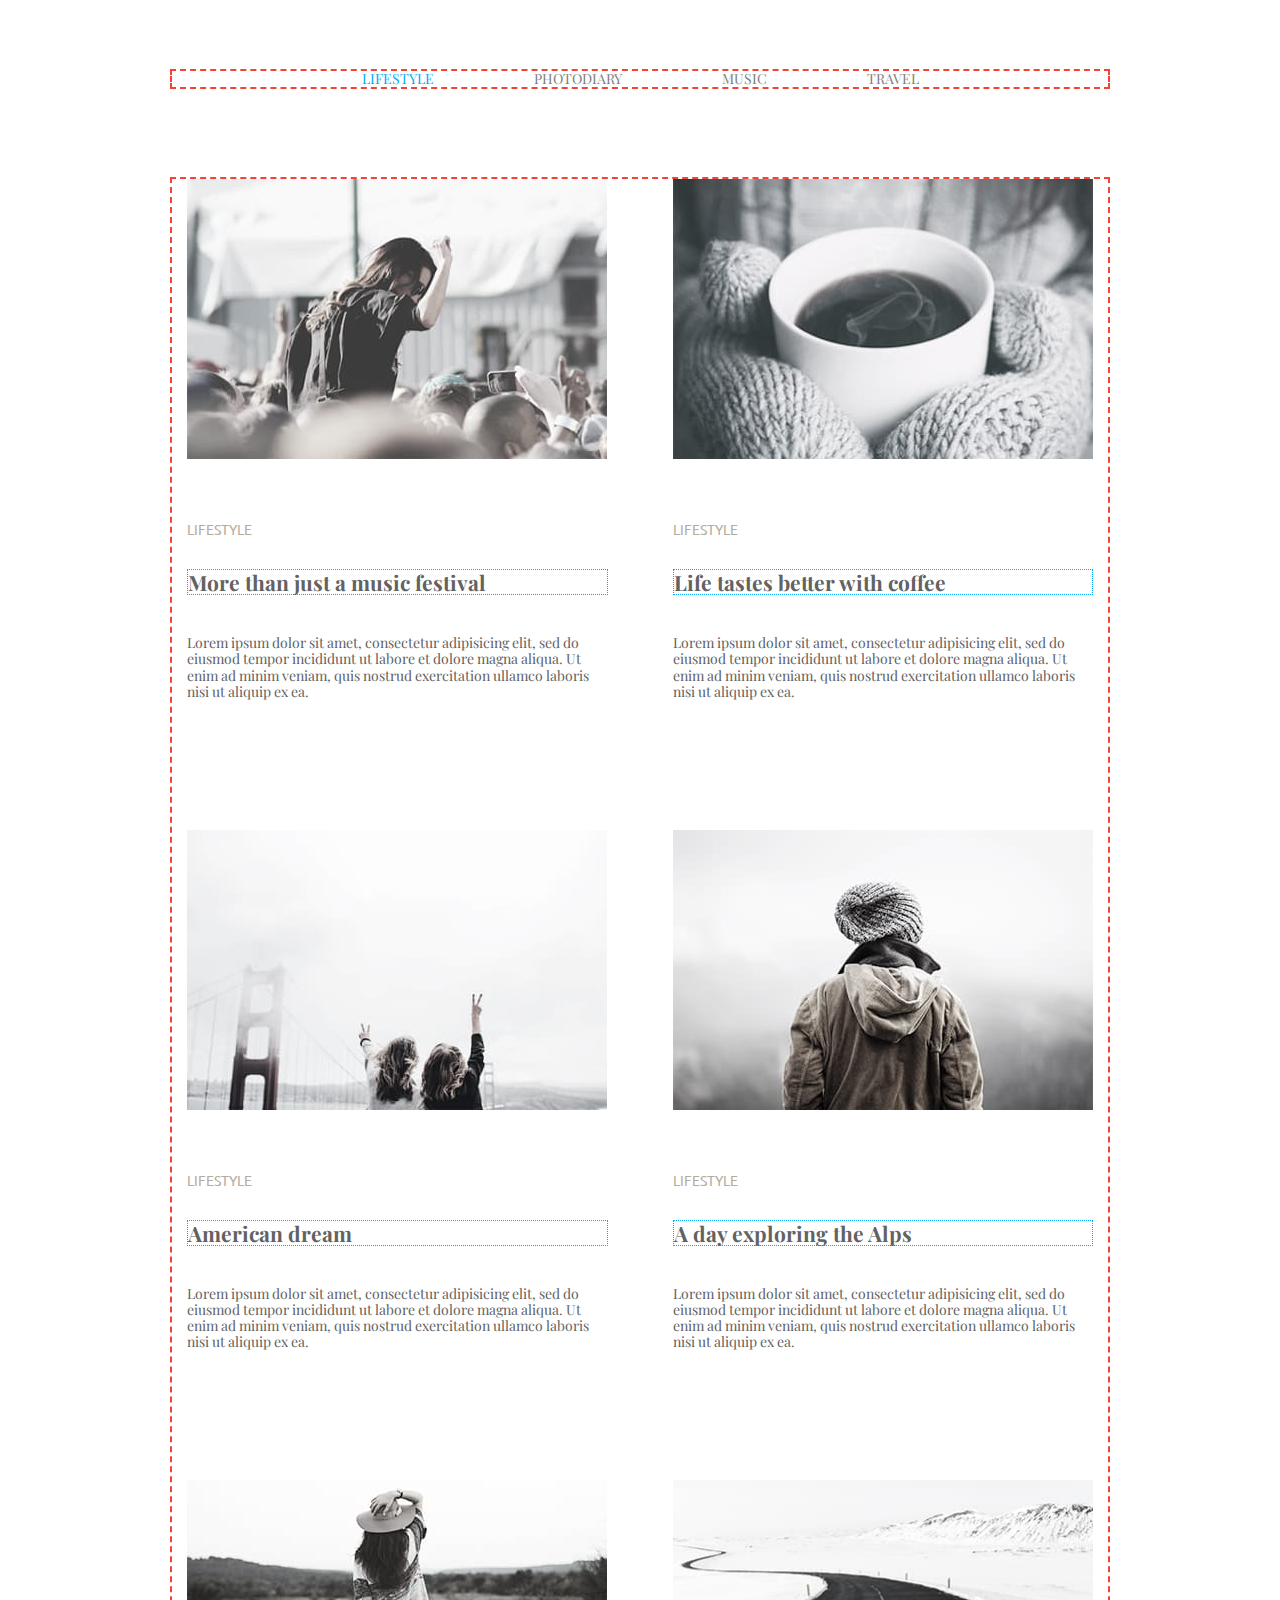
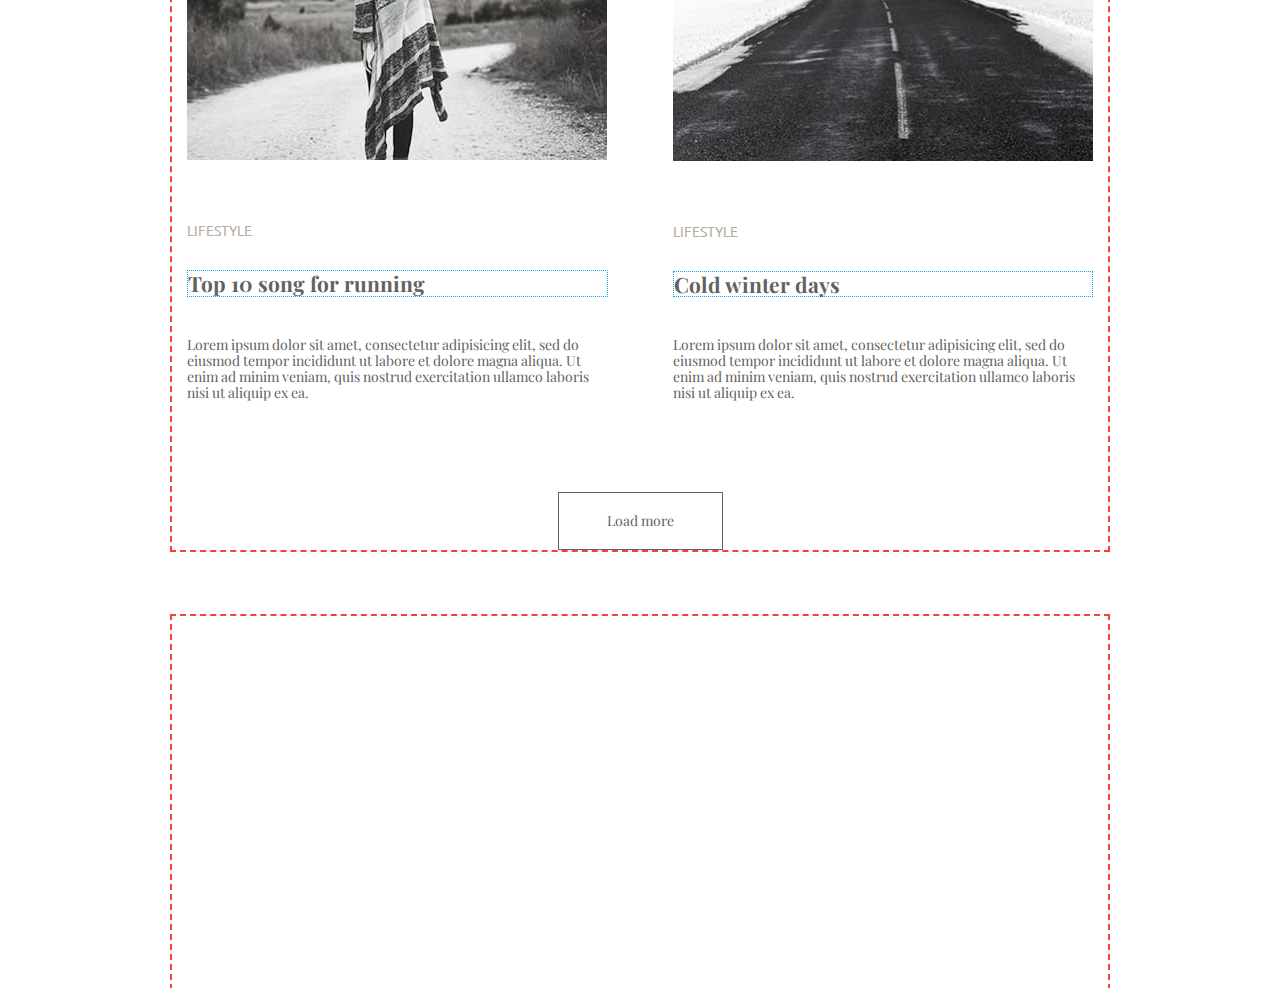
==== commit 57ac08a8: "Update index.html" ====
--- a/index.html
+++ b/index.html
@@ -130,17 +130,17 @@
         </ul>
       </div> -->
       <div class="container">
-        <div class="grid-test">
+        <!-- <div class="grid-test">
           <div class="grid-Header">Header</div>
           <div class="grid-Main">Main</div>
           <div class="grid-Sidebar">Sidebar</div>
           <div class="grid-footer">footer</div>
-        </div>
+        </div> -->
         <div class="grid-container">
+          <!-- <div class="grid-element">sdfgfhvfsdx</div>
           <div class="grid-element">sdfgfhvfsdx</div>
           <div class="grid-element">sdfgfhvfsdx</div>
-          <div class="grid-element">sdfgfhvfsdx</div>
-          <div class="grid-element">sdfgfhvfsdx</div>
+          <div class="grid-element">sdfgfhvfsdx</div> -->
           <!-- <div class="grid-element">sdfgfhvfsdx</div> -->
           <!-- <div class="grid-element">sdfgfhvfsdx</div>
           <div class="grid-element">sdfgfhvfsdx</div>
@@ -152,7 +152,7 @@
           <div class="grid-element">sdfgfhvfsdx</div> -->
         </div>
         <!-- респонсивну розмітку в CSS Grid -->
-        <div class="grid-cont">
+        <!-- <div class="grid-cont">
           <div class="grid-el">sdfgfhvfsdx</div>
           <div class="grid-el">sdfgfhvfsdx</div>
           <div class="grid-el">sdfgfhvfsdx</div>
@@ -163,7 +163,7 @@
           <div class="grid-el">sdfgfhvfsdx</div>
           <div class="grid-el">sdfgfhvfsdx</div>
           
-        </div>
+        </div> -->
       </div>
     </footer>
   </body>
